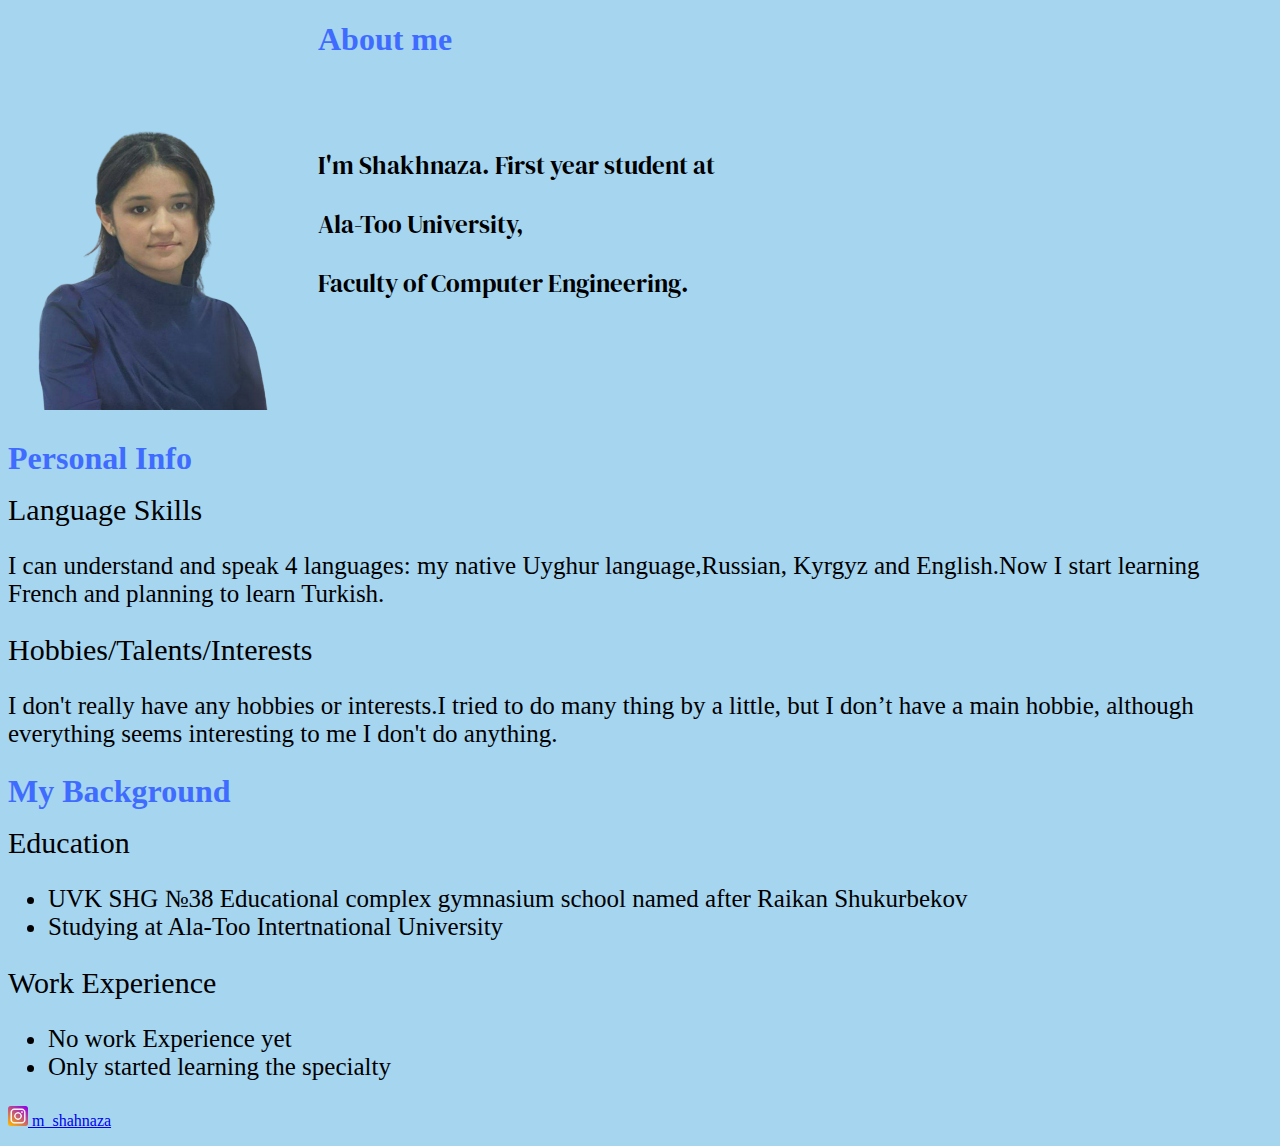
==== index.html @ b63329f6 "init commit" ====
<!DOCTYPE html>
<html lang="en">
    <head>
        <meta charset="UTF-8">
        <meta name="viewport" content="width=device-width">
        <title>About me</title>

        <link rel="stylesheet" href="styles/style.css">

        <script src="scripts/main.js" defer></script>

        <link rel="preconnect" href="https://fonts.googleapis.com">
        <link rel="preconnect" href="https://fonts.gstatic.com" crossorigin>
        <link href="https://fonts.googleapis.com/css2?family=DM+Serif+Display:ital@0;1&display=swap" rel="stylesheet">
    </head>
    <body>
        <h1>About me</h1>
        <img id="my-photo" src="images\my-photo.png" alt="my photo"/>

        <p id="space"> </p>
        <p class="floating-text">I'm Shakhnaza. First year student at</p> <p class="floating-text">Ala-Too University,</p> <p class="floating-text">Faculty of Computer Engineering. </p>
        <p id="clear"> </p>
        <h2>Personal Info</h2>

        <p class="hover">      <big>Language Skills</big></p>
        <p class="text">I can understand and speak 4 languages: my native Uyghur language,Russian, 
        Kyrgyz and English.Now I start learning French and planning to learn Turkish.</p>
        <p class="hover">      <big>Hobbies/Talents/Interests</big></p>
        <p class="text">I don't really have any hobbies or interests.I tried to do many thing by 
        a little, but I don’t have a main hobbie, although everything seems interesting 
        to me I don't do anything. </p>


        <h3>My Background</h3>
            <p class="hover"><big>Education</big></p>
            <ul class="text">
                <li>UVK SHG №38 Educational complex gymnasium school named after Raikan Shukurbekov</li>
                <li>Studying at Ala-Too Intertnational University</li>
            </ul>
            <p class="hover"><big>Work Experience</big></p>
            <ul class="text">
                <li>No work Experience yet</li>
                <li>Only started learning the specialty</li>
            </ul>

        <p id="inst-link"><a href="https://instagram.com/m_shahnaza?igshid=YTQwZjQ0NmI0OA=="> <img id="inst" src="images\inst.png" alt="instagram logo" />  m_shahnaza</a></p>
    </body>
</html>
---- styles/style.css ----
#inst {
    margin: 0;
    width: 20px;
    height: 20px;
}

#my-photo {
    vertical-align: middle;
    width: 250px;
    height: 300px;
    float: left;
    margin: 30px 30px 30px 30px;
}

.floating-text {
    font-size: 25px;
    font-family: "DM Serif Display", serif;
}

#space {
    margin-top: 90px;
}

#clear {
    clear: both;
}

html {
    background-color: #a6d5f0;
}

h1 {
    color: rgb(63, 108, 255);
    font-size: 20;
    position: relative;
    left: 310px;
}

h2 {
    margin: auto;
    color: rgb(63, 108, 255);
    font-size: xx-large;
}

h3 {
    margin: auto;
    color: rgb(63, 108, 255);
    font-size: xx-large;
}

.hover:hover {
    color: rgb(63, 108, 255);
    font-size: larger;
}

#inst-link {
    color: dodgerblue;
}
.text {
    font-size: 25px;
}


big {
    font-size: 30px;
}
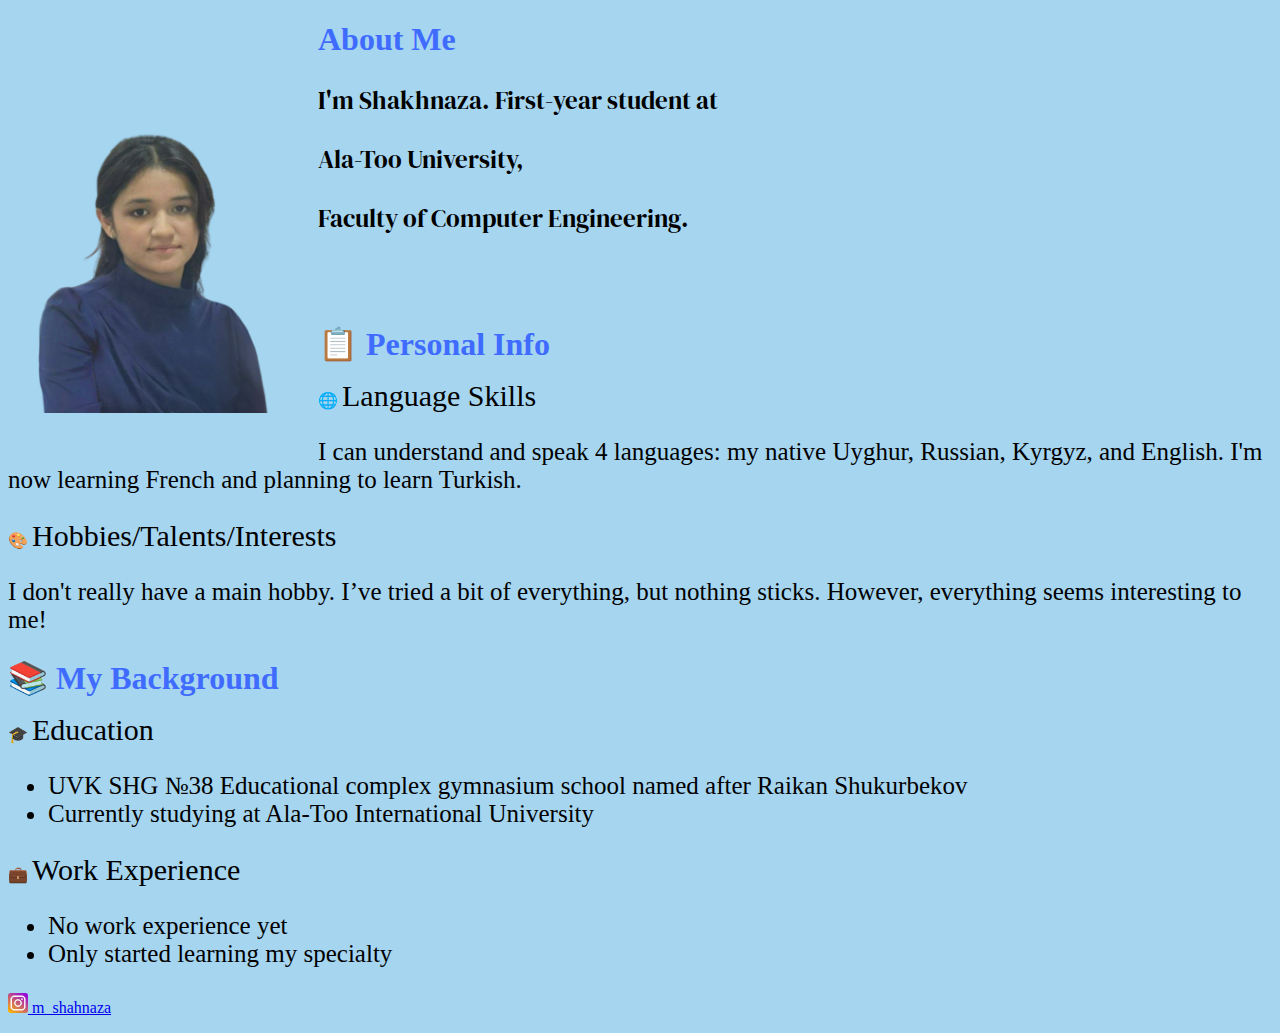
==== commit 01a11094: "html changed" ====
--- a/index.html
+++ b/index.html
@@ -3,7 +3,7 @@
     <head>
         <meta charset="UTF-8">
         <meta name="viewport" content="width=device-width">
-        <title>About me</title>
+        <title>About me 🌟</title>
 
         <link rel="stylesheet" href="styles/style.css">
 
@@ -14,35 +14,39 @@
         <link href="https://fonts.googleapis.com/css2?family=DM+Serif+Display:ital@0;1&display=swap" rel="stylesheet">
     </head>
     <body>
-        <h1>About me</h1>
-        <img id="my-photo" src="images\my-photo.png" alt="my photo"/>
+        <h1> About Me </h1>
+        <div class="container">
+            <img id="my-photo" src="images/my-photo.png" alt="my photo"/>
+            <div>
+                <p class="floating-text">I'm Shakhnaza. First-year student at</p>
+                <p class="floating-text">Ala-Too University,</p> 
+                <p class="floating-text">Faculty of Computer Engineering.</p>
+            </div>
+        </div>
+        <p id="space"> </p>
 
-        <p id="space"> </p>
-        <p class="floating-text">I'm Shakhnaza. First year student at</p> <p class="floating-text">Ala-Too University,</p> <p class="floating-text">Faculty of Computer Engineering. </p>
-        <p id="clear"> </p>
-        <h2>Personal Info</h2>
+        <h2>📋 Personal Info</h2>
 
-        <p class="hover">      <big>Language Skills</big></p>
-        <p class="text">I can understand and speak 4 languages: my native Uyghur language,Russian, 
-        Kyrgyz and English.Now I start learning French and planning to learn Turkish.</p>
-        <p class="hover">      <big>Hobbies/Talents/Interests</big></p>
-        <p class="text">I don't really have any hobbies or interests.I tried to do many thing by 
-        a little, but I don’t have a main hobbie, although everything seems interesting 
-        to me I don't do anything. </p>
+        <p class="hover">🌐 <big>Language Skills</big></p>
+        <p class="text">I can understand and speak 4 languages: my native Uyghur, Russian, Kyrgyz, and English. I'm now learning French and planning to learn Turkish.</p>
 
+        <p class="hover">🎨 <big>Hobbies/Talents/Interests</big></p>
+        <p class="text">I don't really have a main hobby. I’ve tried a bit of everything, but nothing sticks. However, everything seems interesting to me!</p>
 
-        <h3>My Background</h3>
-            <p class="hover"><big>Education</big></p>
-            <ul class="text">
-                <li>UVK SHG №38 Educational complex gymnasium school named after Raikan Shukurbekov</li>
-                <li>Studying at Ala-Too Intertnational University</li>
-            </ul>
-            <p class="hover"><big>Work Experience</big></p>
-            <ul class="text">
-                <li>No work Experience yet</li>
-                <li>Only started learning the specialty</li>
-            </ul>
+        <h3>📚 My Background</h3>
 
-        <p id="inst-link"><a href="https://instagram.com/m_shahnaza?igshid=YTQwZjQ0NmI0OA=="> <img id="inst" src="images\inst.png" alt="instagram logo" />  m_shahnaza</a></p>
+        <p class="hover">🎓 <big>Education</big></p>
+        <ul class="text">
+            <li>UVK SHG №38 Educational complex gymnasium school named after Raikan Shukurbekov</li>
+            <li>Currently studying at Ala-Too International University</li>
+        </ul>
+
+        <p class="hover">💼 <big>Work Experience</big></p>
+        <ul class="text">
+            <li>No work experience yet</li>
+            <li>Only started learning my specialty</li>
+        </ul>
+
+        <p id="inst-link"><a href="https://instagram.com/m_shahnaza?igshid=YTQwZjQ0NmI0OA=="><img id="inst" src="images/inst.png" alt="Instagram logo"/> m_shahnaza</a></p>
     </body>
 </html>--- a/styles/style.css
+++ b/styles/style.css
@@ -55,6 +55,7 @@
 
 #inst-link {
     color: dodgerblue;
+    text-decoration: none;
 }
 .text {
     font-size: 25px;
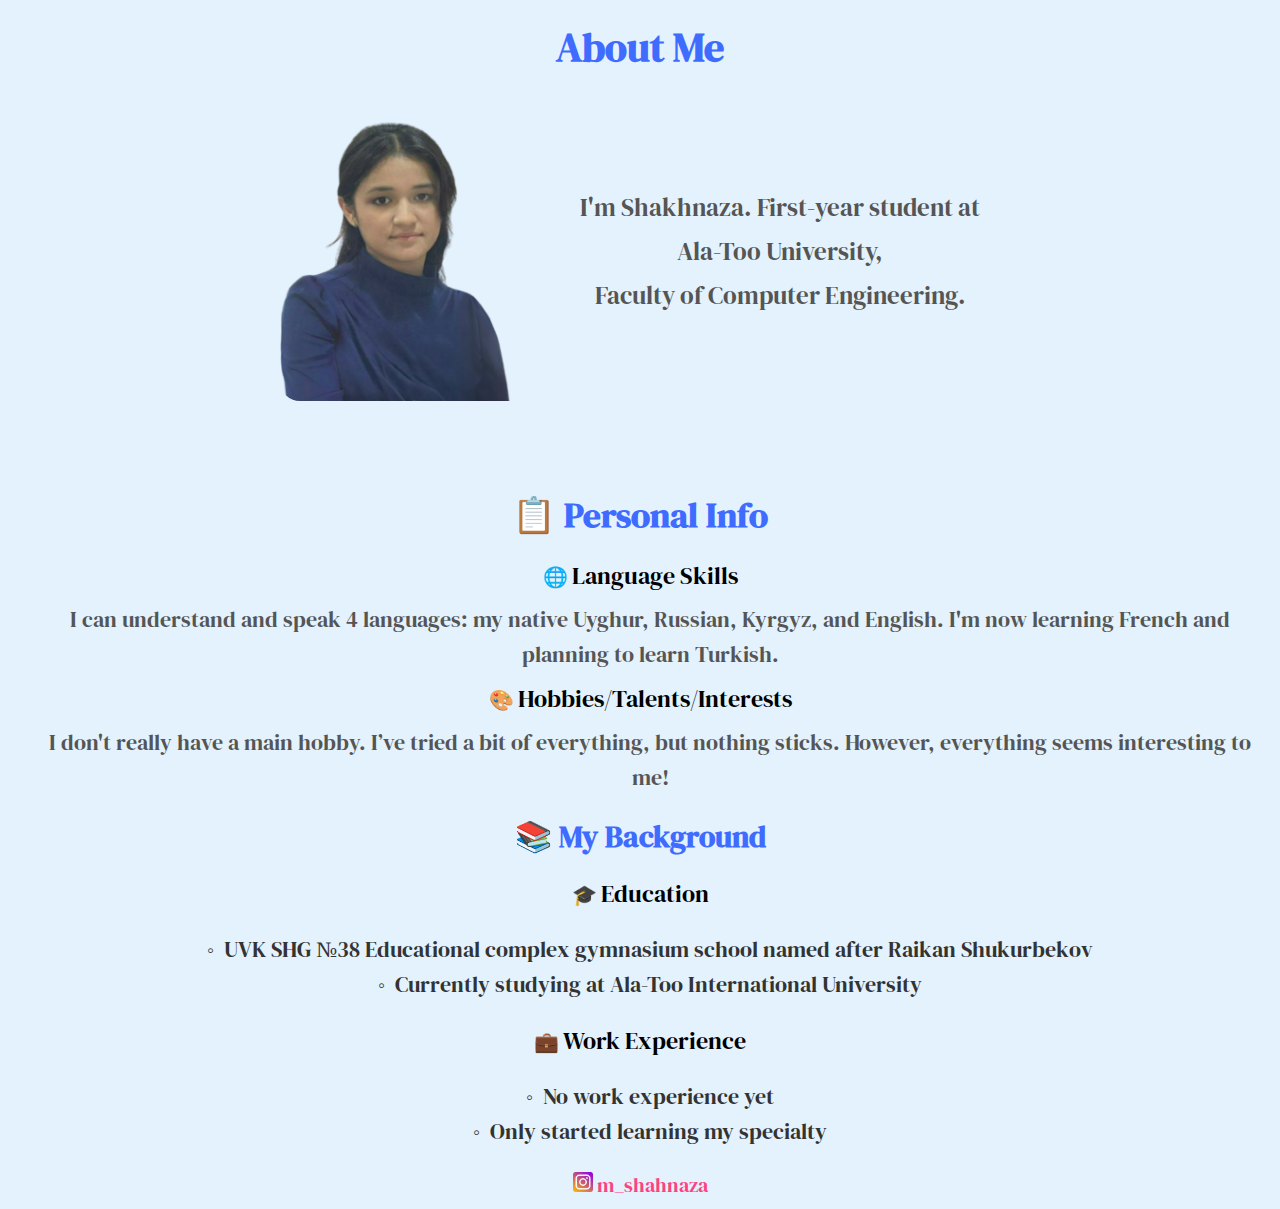
==== commit 63851dd2: "css added" ====
--- a/index.html
+++ b/index.html
@@ -27,21 +27,21 @@
 
         <h2>📋 Personal Info</h2>
 
-        <p class="hover">🌐 <big>Language Skills</big></p>
+        <p class="hover" >🌐 <big>Language Skills</big></p>
         <p class="text">I can understand and speak 4 languages: my native Uyghur, Russian, Kyrgyz, and English. I'm now learning French and planning to learn Turkish.</p>
 
-        <p class="hover">🎨 <big>Hobbies/Talents/Interests</big></p>
+        <p class="hover" >🎨 <big>Hobbies/Talents/Interests</big></p>
         <p class="text">I don't really have a main hobby. I’ve tried a bit of everything, but nothing sticks. However, everything seems interesting to me!</p>
 
         <h3>📚 My Background</h3>
 
-        <p class="hover">🎓 <big>Education</big></p>
+        <p class="hover" >🎓 <big>Education</big></p>
         <ul class="text">
             <li>UVK SHG №38 Educational complex gymnasium school named after Raikan Shukurbekov</li>
             <li>Currently studying at Ala-Too International University</li>
         </ul>
 
-        <p class="hover">💼 <big>Work Experience</big></p>
+        <p class="hover" >💼 <big>Work Experience</big></p>
         <ul class="text">
             <li>No work experience yet</li>
             <li>Only started learning my specialty</li>
--- a/styles/style.css
+++ b/styles/style.css
@@ -1,20 +1,96 @@
+body {
+    font-family: 'DM Serif Display', serif;
+    background-color: #e3f2fd;
+    margin: 0;
+    padding: 0;
+    overflow-x: hidden;
+    color: #333;
+    animation: backgroundFade 3s ease-in-out;
+}
+
+h1, h2, h3 {
+    color: #3f6cff;
+    text-align: center;
+    animation: fadeIn 2s ease-in-out;
+}
+
+h1 {
+    font-size: 40px;
+    margin-top: 20px;
+}
+
+h2 {
+    font-size: 35px;
+    margin: 20px 0;
+    animation: slideInFromLeft 2s ease;
+}
+
+h3 {
+    font-size: 30px;
+    margin: 20px 0;
+    animation: slideInFromRight 2s ease;
+}
+
+p {
+    font-size: 20px;
+    margin: 10px 20px;
+    color: #555;
+    animation: fadeInText 2.5s ease;
+    transition: all 0.3s ease;
+    text-align: center;
+}
+p.hover {
+    color: black;
+}
+
+p.hover:hover {
+    color: #ff4081;
+    transform: scale(1.05);
+}
+
+.floating-text {
+    font-size: 25px;
+    position: relative;
+    animation: floatIn 3s ease-in-out infinite;
+}
+
+.container {
+    display: flex;
+    flex-direction: row;
+    justify-content: center;
+    align-items: center;
+    text-align: left;
+    margin: 20px;
+}
+
+#my-photo {
+    width: 250px;
+    height: 300px;
+    margin-right: 30px;
+    border-radius: 20px;
+    animation: fadeIn 2s ease-in-out;
+}
+
 #inst {
     margin: 0;
     width: 20px;
     height: 20px;
 }
 
-#my-photo {
-    vertical-align: middle;
-    width: 250px;
-    height: 300px;
-    float: left;
-    margin: 30px 30px 30px 30px;
+#inst-link a {
+    text-decoration: none;
+    color: #ff4081;
+    font-size: 20px;
+    animation: fadeIn 2.5s ease-in-out;
 }
 
-.floating-text {
-    font-size: 25px;
-    font-family: "DM Serif Display", serif;
+.text {
+    font-size: 22px;
+    line-height: 1.6;
+    padding-left: 20px;
+    position: relative;
+    animation: fadeInText 2s ease-in-out;
+    transition: color 0.3s ease;
 }
 
 #space {
@@ -25,43 +101,14 @@
     clear: both;
 }
 
-html {
-    background-color: #a6d5f0;
+ul {
+    text-align: center;
+    list-style-type: none;
+    animation: fadeInText 2s ease;
 }
 
-h1 {
-    color: rgb(63, 108, 255);
-    font-size: 20;
-    position: relative;
-    left: 310px;
+ul li::before {
+    content: "◦";
+    padding-right: 10px;
+    font-size: 20px;
 }
-
-h2 {
-    margin: auto;
-    color: rgb(63, 108, 255);
-    font-size: xx-large;
-}
-
-h3 {
-    margin: auto;
-    color: rgb(63, 108, 255);
-    font-size: xx-large;
-}
-
-.hover:hover {
-    color: rgb(63, 108, 255);
-    font-size: larger;
-}
-
-#inst-link {
-    color: dodgerblue;
-    text-decoration: none;
-}
-.text {
-    font-size: 25px;
-}
-
-
-big {
-    font-size: 30px;
-}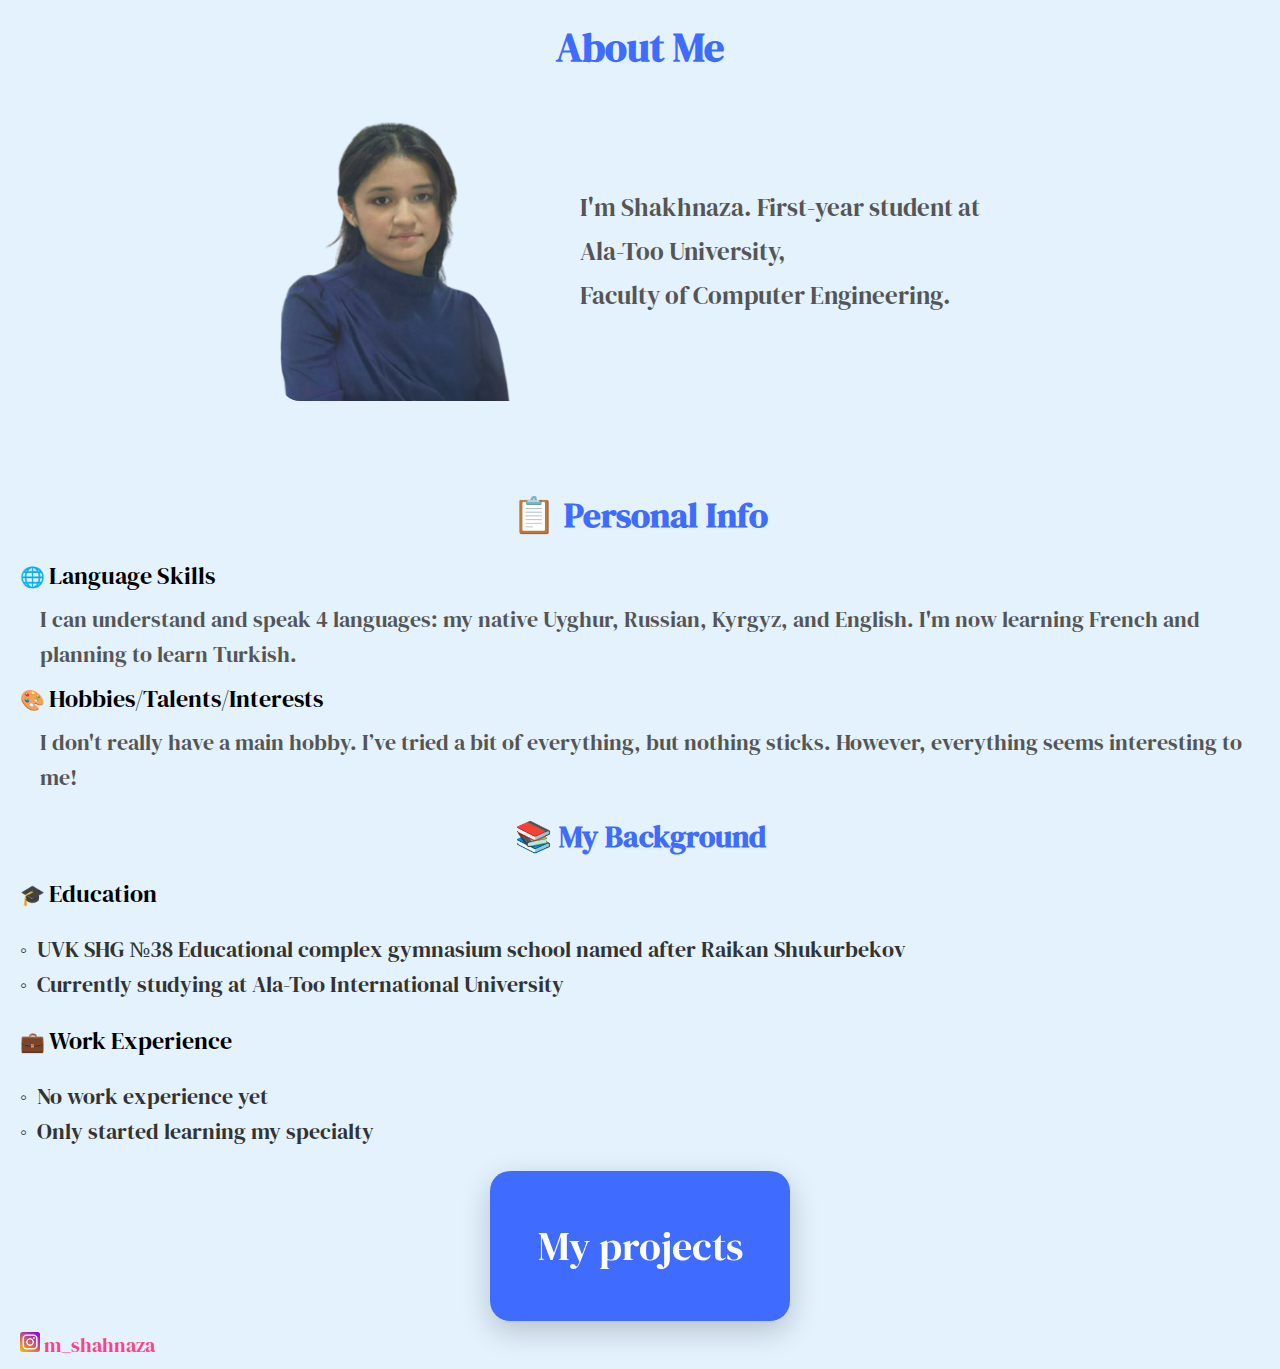
==== commit ad30a1f1: "projects page added" ====
--- a/index.html
+++ b/index.html
@@ -16,7 +16,7 @@
     <body>
         <h1> About Me </h1>
         <div class="container">
-            <img id="my-photo" src="images/my-photo.png" alt="my photo"/>
+            <img id="my-photo" src="images/indexPage/my-photo.png" alt="my photo"/>
             <div>
                 <p class="floating-text">I'm Shakhnaza. First-year student at</p>
                 <p class="floating-text">Ala-Too University,</p> 
@@ -47,6 +47,19 @@
             <li>Only started learning my specialty</li>
         </ul>
 
-        <p id="inst-link"><a href="https://instagram.com/m_shahnaza?igshid=YTQwZjQ0NmI0OA=="><img id="inst" src="images/inst.png" alt="Instagram logo"/> m_shahnaza</a></p>
+        <div class="card-container">
+            <div class="flip-card">
+                <div class="flip-card-inner">
+                    <div class="flip-card-front">
+                        <p style="font-size: 40px; color: white;">My projects</p>
+                    </div>
+                    <div class="flip-card-back">
+                        <a style="text-decoration: none; font-size: 40px; color: white;" href="works.html">Click here</a>
+                    </div>
+                </div>
+            </div>
+        </div>
+
+        <p id="inst-link"><a href="https://instagram.com/m_shahnaza?igshid=YTQwZjQ0NmI0OA=="><img id="inst" src="images/indexPage/inst.png" alt="Instagram logo"/> m_shahnaza</a></p>
     </body>
 </html>--- a/styles/style.css
+++ b/styles/style.css
@@ -8,6 +8,15 @@
     animation: backgroundFade 3s ease-in-out;
 }
 
+@keyframes backgroundFade {
+    0% {
+        background-color: #a6d5f0;
+    }
+    100% {
+        background-color: #e3f2fd;
+    }
+}
+
 h1, h2, h3 {
     color: #3f6cff;
     text-align: center;
@@ -29,6 +38,17 @@
     font-size: 30px;
     margin: 20px 0;
     animation: slideInFromRight 2s ease;
+}
+
+@keyframes fadeIn {
+    0% {
+        opacity: 0;
+        transform: translateY(30px);
+    }
+    100% {
+        opacity: 1;
+        transform: translateY(0);
+    }
 }
 
 p {
@@ -37,10 +57,20 @@
     color: #555;
     animation: fadeInText 2.5s ease;
     transition: all 0.3s ease;
-    text-align: center;
 }
 p.hover {
     color: black;
+}
+
+@keyframes fadeInText {
+    0% {
+        opacity: 0;
+        transform: translateY(20px);
+    }
+    100% {
+        opacity: 1;
+        transform: translateY(0);
+    }
 }
 
 p.hover:hover {
@@ -54,6 +84,14 @@
     animation: floatIn 3s ease-in-out infinite;
 }
 
+@keyframes floatIn {
+    0%, 100% {
+        transform: translateY(0);
+    }
+    50% {
+        transform: translateY(-10px);
+    }
+}
 .container {
     display: flex;
     flex-direction: row;
@@ -102,7 +140,6 @@
 }
 
 ul {
-    text-align: center;
     list-style-type: none;
     animation: fadeInText 2s ease;
 }
@@ -112,3 +149,70 @@
     padding-right: 10px;
     font-size: 20px;
 }
+
+@keyframes photoFadeIn {
+    0% {
+        opacity: 0;
+        transform: scale(0.9);
+    }
+    100% {
+        opacity: 1;
+        transform: scale(1);
+    }
+}
+
+@keyframes moveUpDown {
+    0%, 100% {
+        transform: translateY(0);
+    }
+    50% {
+        transform: translateY(-10px);
+    }
+}
+
+.card-container {
+    display: flex;
+    justify-content: center;
+    align-items: center;
+    margin: 0;
+}
+
+.flip-card {
+    background-color: transparent;
+    width: 300px;
+    height: 150px;
+    perspective: 1000px;
+}
+
+.flip-card-inner {
+    position: relative;
+    width: 100%;
+    height: 100%;
+    text-align: center;
+    transition: transform 0.8s;
+    transform-style: preserve-3d;
+    border-radius: 20px;
+    box-shadow: 0 10px 30px rgba(0, 0, 0, 0.2);
+}
+
+.flip-card:hover .flip-card-inner {
+    transform: rotateY(180deg);
+}
+
+.flip-card-front, .flip-card-back {
+    position: absolute;
+    width: 100%;
+    height: 100%;
+    backface-visibility: hidden;
+    display: flex;
+    align-items: center;
+    justify-content: center;
+    background-color: #3f6cff;
+    color: white;
+    border-radius: 20px;
+}
+
+.flip-card-back {
+    background-color: #ff4081;
+    transform: rotateY(180deg);
+}